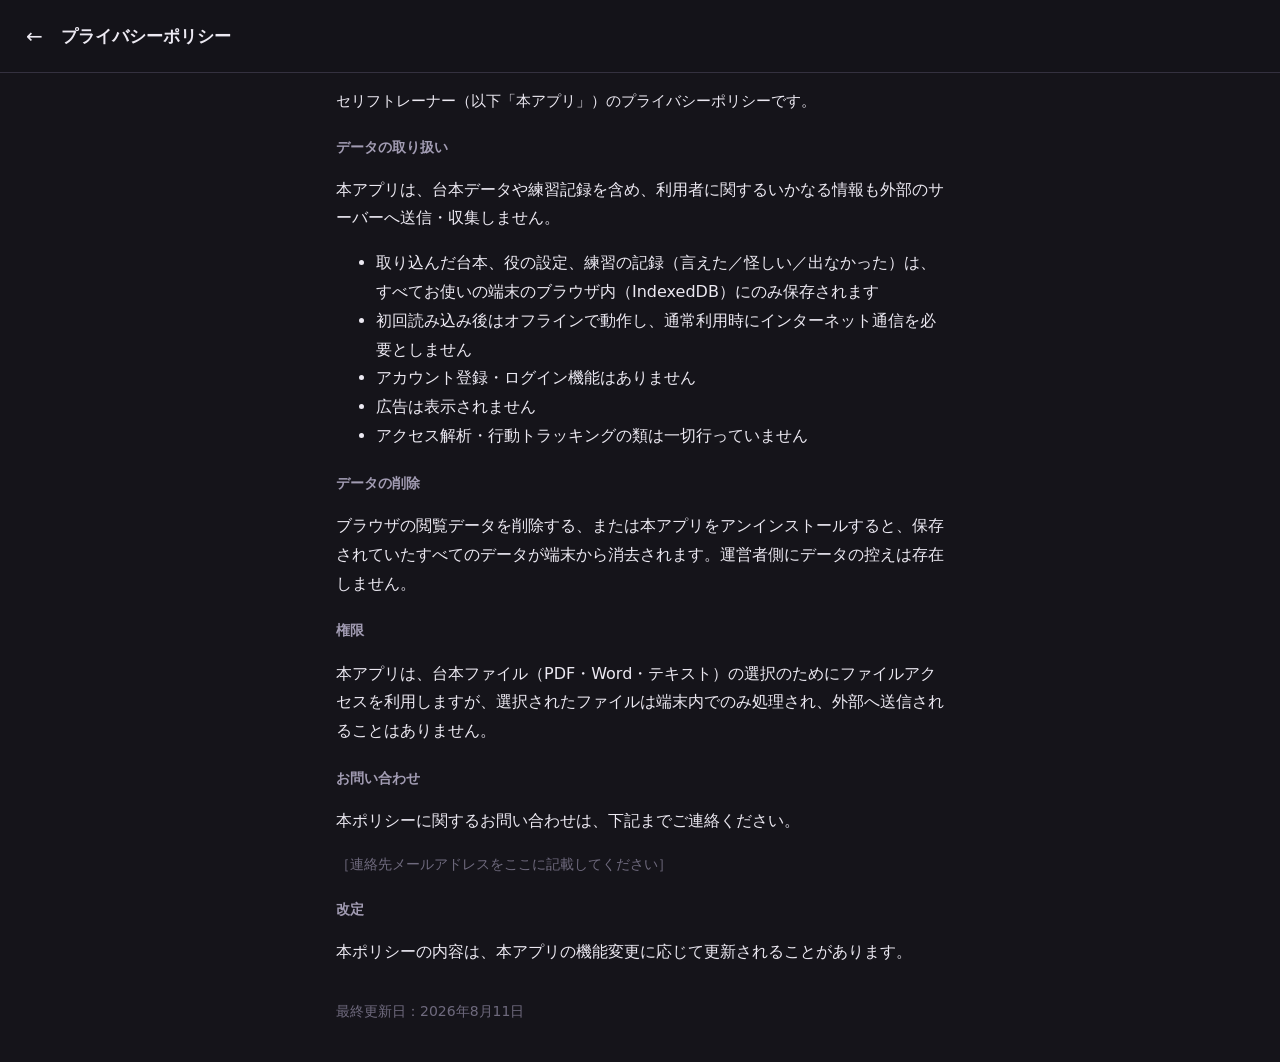
==== privacy.html @ 84bc97da "Add privacy policy page Needed for the Play Store store listing, which requires a reachable privacy " ====
<!doctype html>
<html lang="ja">
<head>
  <meta charset="UTF-8" />
  <meta name="viewport" content="width=device-width, initial-scale=1" />
  <meta name="theme-color" content="#15141a" />
  <title>プライバシーポリシー — セリフトレーナー</title>
  <link rel="icon" href="icons/icon-192.png" />
  <link rel="stylesheet" href="style.css" />
</head>
<body>
  <div class="topbar">
    <a class="back ghost" href="./" style="text-decoration:none;display:inline-flex;align-items:center;justify-content:center">←</a>
    <h1>プライバシーポリシー</h1>
  </div>
  <div class="page" style="max-width:640px">
    <p class="lead">セリフトレーナー（以下「本アプリ」）のプライバシーポリシーです。</p>

    <h3 class="section-title">データの取り扱い</h3>
    <p>本アプリは、台本データや練習記録を含め、利用者に関するいかなる情報も外部のサーバーへ送信・収集しません。</p>
    <ul>
      <li>取り込んだ台本、役の設定、練習の記録（言えた／怪しい／出なかった）は、すべてお使いの端末のブラウザ内（IndexedDB）にのみ保存されます</li>
      <li>初回読み込み後はオフラインで動作し、通常利用時にインターネット通信を必要としません</li>
      <li>アカウント登録・ログイン機能はありません</li>
      <li>広告は表示されません</li>
      <li>アクセス解析・行動トラッキングの類は一切行っていません</li>
    </ul>

    <h3 class="section-title">データの削除</h3>
    <p>ブラウザの閲覧データを削除する、または本アプリをアンインストールすると、保存されていたすべてのデータが端末から消去されます。運営者側にデータの控えは存在しません。</p>

    <h3 class="section-title">権限</h3>
    <p>本アプリは、台本ファイル（PDF・Word・テキスト）の選択のためにファイルアクセスを利用しますが、選択されたファイルは端末内でのみ処理され、外部へ送信されることはありません。</p>

    <h3 class="section-title">お問い合わせ</h3>
    <p>本ポリシーに関するお問い合わせは、下記までご連絡ください。</p>
    <p class="faint">［連絡先メールアドレスをここに記載してください］</p>

    <h3 class="section-title">改定</h3>
    <p>本ポリシーの内容は、本アプリの機能変更に応じて更新されることがあります。</p>

    <p class="faint" style="margin-top:32px">最終更新日：2026年8月11日</p>
  </div>
</body>
</html>
---- style.css ----
:root {
  color-scheme: dark;
  --bg: #15141a;
  --bg-elevated: #1e1c26;
  --bg-card: #232130;
  --border: #34313f;
  --text: #ece9f2;
  --text-dim: #a29cb3;
  --text-faint: #6f6a7e;
  --accent: #e0a45c;
  --accent-dim: #7a5a2e;
  --role-mine: #e0a45c;
  --got: #4caf7d;
  --shaky: #d9a441;
  --missed: #d9604a;
  --unseen: #4a4757;
  --danger: #d9604a;
  --radius: 14px;
  --safe-bottom: env(safe-area-inset-bottom, 0px);
}

* { box-sizing: border-box; }

html, body {
  margin: 0;
  height: 100%;
  background: var(--bg);
  color: var(--text);
  font-family: -apple-system, "Hiragino Sans", "Noto Sans JP", "Yu Gothic", system-ui, sans-serif;
  font-size: 17px;
  line-height: 1.8;
  -webkit-tap-highlight-color: transparent;
}

#app { min-height: 100%; display: flex; flex-direction: column; }

a { color: inherit; }

button {
  font: inherit;
  color: inherit;
  background: var(--bg-card);
  border: 1px solid var(--border);
  border-radius: 10px;
  padding: 10px 14px;
  min-height: 44px;
  cursor: pointer;
}
button:active { transform: translateY(1px); }
button.primary { background: var(--accent); color: #1a1610; border-color: var(--accent); font-weight: 600; }
button.danger { background: transparent; color: var(--danger); border-color: var(--danger); }
button.ghost { background: transparent; }
button:disabled { opacity: 0.4; cursor: default; }

input[type=text], input[type=number], input[type=date], textarea, select {
  font: inherit;
  background: var(--bg-elevated);
  color: var(--text);
  border: 1px solid var(--border);
  border-radius: 10px;
  padding: 10px 12px;
  width: 100%;
}
textarea { resize: vertical; min-height: 80px; }

.topbar {
  position: sticky; top: 0; z-index: 10;
  display: flex; align-items: center; gap: 8px;
  padding: 12px 16px; background: rgba(21,20,26,0.92); backdrop-filter: blur(8px);
  border-bottom: 1px solid var(--border);
}
.topbar h1 { font-size: 17px; margin: 0; flex: 1; font-weight: 600; }
.topbar .back { font-size: 20px; padding: 6px 10px; }

.page { flex: 1; padding: 16px; padding-bottom: calc(24px + var(--safe-bottom)); max-width: 720px; width: 100%; margin: 0 auto; }

.muted { color: var(--text-dim); }
.faint { color: var(--text-faint); font-size: 14px; }

.card {
  background: var(--bg-card);
  border: 1px solid var(--border);
  border-radius: var(--radius);
  padding: 16px;
  margin-bottom: 12px;
}
.card.tappable { cursor: pointer; }
.card.tappable:active { background: var(--bg-elevated); }
/* Scenes the reader appears in, wherever they are listed. */
.card.mine-scene { border-left: 3px solid var(--role-mine); background: #2b2418; }
option.mine-scene { font-weight: 700; color: var(--role-mine); }
.card-menu-btn { padding: 2px 10px; font-size: 18px; line-height: 1; min-height: 32px; flex: none; }
.card-menu-panel { display: flex; gap: 8px; margin: 8px 0; }

.script-card h3 { margin: 0 0 4px; font-size: 16px; }
.script-card .meta { display: flex; gap: 10px; flex-wrap: wrap; }

.fab-row {
  position: fixed; left: 0; right: 0; bottom: 0;
  padding: 12px 16px calc(12px + var(--safe-bottom));
  background: linear-gradient(to top, rgba(21,20,26,1) 60%, rgba(21,20,26,0));
  display: flex; gap: 10px;
}
.fab-row button { flex: 1; }

.empty-state { text-align: center; padding: 60px 20px; color: var(--text-dim); }

.stack { display: flex; flex-direction: column; gap: 10px; }
.row { display: flex; gap: 10px; align-items: center; }
.row.wrap { flex-wrap: wrap; }
.spread { display: flex; justify-content: space-between; align-items: center; }

.tabs { display: flex; gap: 6px; border-bottom: 1px solid var(--border); margin-bottom: 14px; overflow-x: auto; }
.tabs button { flex: none; background: transparent; border: none; border-radius: 0; border-bottom: 2px solid transparent; padding: 10px 6px; color: var(--text-dim); }
.tabs button.active { color: var(--accent); border-bottom-color: var(--accent); font-weight: 600; }
/* top is set from JS (js/views/scriptDetail.js) to the topbar's actual
   rendered height, which varies with title length — a fixed px value here
   would drift out of sync and collide with the topbar, same as the practice
   screen's page marker used to. */
.sticky-tabs { position: sticky; z-index: 9; background: var(--bg); padding-top: 4px; }

.badge {
  display: inline-flex; align-items: center; gap: 4px;
  font-size: 12px; padding: 2px 8px; border-radius: 999px;
  background: var(--bg-elevated); color: var(--text-dim);
  border: 1px solid var(--border);
}
.badge.role { color: #15141a; font-weight: 700; }

.progress-bar { display: flex; height: 8px; border-radius: 999px; overflow: hidden; background: var(--bg-elevated); }
.progress-bar span { display: block; }
.progress-bar .got { background: var(--got); }
.progress-bar .shaky { background: var(--shaky); }
.progress-bar .missed { background: var(--missed); }
.progress-bar .unseen { background: var(--unseen); }

.block-list { display: flex; flex-direction: column; }
.block {
  padding: 10px 12px; border-radius: 10px; margin-bottom: 6px;
  border-left: 3px solid transparent;
}
.block.heading { text-align: center; color: var(--accent); font-weight: 700; margin: 18px 0 10px; }
.block.cue { color: var(--text-faint); font-size: 14px; font-style: italic; }
.block.direction { color: var(--text-dim); font-size: 15px; padding-left: 20px; }
.block.line { background: var(--bg-elevated); }
.block.line.mine { border-left-color: var(--role-mine); background: #2b2418; }
.block.unknown { border-left-color: var(--danger); }
.block .role-name { font-size: 13px; color: var(--text-dim); margin-bottom: 2px; display: flex; gap: 6px; align-items: center; }
.block .role-name .dot { width: 8px; height: 8px; border-radius: 50%; display: inline-block; }
.block .inline-dir { color: var(--text-faint); font-size: 0.9em; }
.block .page-tag { font-size: 11px; color: var(--text-faint); }

.sticky-page-header {
  position: sticky; top: 49px; z-index: 5;
  text-align: center; font-size: 13px; color: var(--text-dim);
  padding: 4px; background: var(--bg);
}

/* Import wizard */
.step-header { margin-bottom: 16px; }
.step-dots { display: flex; gap: 6px; margin-bottom: 8px; }
.step-dot { flex: 1; height: 4px; border-radius: 999px; background: var(--border); }
.step-dot.done { background: var(--accent-dim); }
.step-dot.current { background: var(--accent); }
.step-title { font-size: 14px; color: var(--text-dim); font-weight: 600; }

.lead { margin: 0 0 8px; color: var(--text); font-size: 15px; line-height: 1.7; }

button.small { min-height: 32px; padding: 4px 10px; font-size: 13px; flex: none; }

/* A own-line hidden inside the continuous read-through of a passage. */
.masked {
  color: var(--accent-dim);
  letter-spacing: 0.08em;
  cursor: pointer;
  user-select: none;
}
.masked:active { color: var(--accent); }

/* The line or scene heading the script view was opened at (from practice, or
   the scene-jump picker). scroll-margin-top keeps scrollIntoView from tucking
   the target behind the sticky topbar. */
.block.line.focus,
.heading-row.focus {
  outline: 2px solid var(--accent);
  outline-offset: 2px;
  border-radius: 10px;
}
.block.line, .heading-row { scroll-margin-top: 64px; }
.field-label { font-size: 13px; color: var(--text-dim); margin-bottom: 4px; }
.section-title { font-size: 14px; color: var(--text-dim); margin: 20px 0 8px; }
.section-title.warn-title { color: var(--shaky); }

.note {
  border: 1px solid var(--border); border-left: 3px solid var(--text-faint);
  background: var(--bg-card); border-radius: 10px; padding: 12px 14px;
  font-size: 14px; line-height: 1.7; color: var(--text-dim);
}
.note strong { color: var(--text); display: block; margin-bottom: 2px; }
.note.ok { border-left-color: var(--got); }
.note.warn { border-left-color: var(--shaky); }

.role-candidate {
  display: flex; align-items: center; gap: 10px; padding: 10px 12px; flex-wrap: wrap;
  background: var(--bg-card); border: 1px solid var(--border); border-radius: 10px; margin-bottom: 8px;
}
.role-candidate input[type=checkbox], .role-candidate input[type=radio] { width: 22px; height: 22px; flex: none; }
.role-candidate .name { flex: 1 1 90px; min-width: 70px; }
.role-candidate input[type=text] { flex: 1 1 140px; width: auto; min-width: 100px; }
.role-candidate select { width: auto; flex: 1 1 140px; }
.role-row {
  background: var(--bg-card); border: 1px solid var(--border);
  border-radius: 10px; padding: 12px; margin-bottom: 8px;
}
.role-row-main { display: flex; align-items: center; gap: 10px; }
.role-row-main .role-dot { width: 12px; height: 12px; border-radius: 50%; flex: none; }
.role-row-main input[type=text] { flex: 1; min-width: 0; }
.role-row-main .remove { flex: none; padding: 8px 12px; font-size: 14px; }
.role-row-sub { margin-top: 8px; padding-left: 22px; }
.mine-check {
  display: inline-flex; align-items: center; gap: 8px;
  font-size: 14px; color: var(--text-dim); cursor: pointer;
}
.mine-check input[type=checkbox] { width: 22px; height: 22px; flex: none; }

.dropzone {
  border: 2px dashed var(--border); border-radius: var(--radius); padding: 26px 16px;
  text-align: center; color: var(--text-dim);
}
.visually-hidden {
  position: absolute; width: 1px; height: 1px; padding: 0; margin: -1px;
  overflow: hidden; clip: rect(0 0 0 0); white-space: nowrap; border: 0;
}
button.file-pick {
  background: var(--accent); color: #1a1610; border-color: var(--accent);
  font-weight: 600; padding: 12px 24px; font-size: 16px;
}
.file-name { margin-top: 10px; font-size: 14px; color: var(--text-faint); min-height: 1.4em; }
.file-name.has-file { color: var(--accent); font-weight: 600; word-break: break-all; }
.file-tabs { display: flex; gap: 8px; margin-bottom: 12px; }
.file-tabs button { flex: 1; }

/* Mask practice */
.practice-shell { display: flex; flex-direction: column; min-height: 100vh; }
.practice-context { flex: 1; overflow-y: auto; padding: 16px; padding-bottom: 240px; }
/* The current page is already shown in the fixed target area below
   (p.1・1/3), so the floating page marker from scriptView.js would only
   ever have a couple of short lines above it here — too little room for
   position:sticky's offset, which is why it visually collides with the
   first heading instead of scrolling normally past it. */
.practice-context .sticky-page-header { position: static; }
.practice-target {
  position: sticky; bottom: 0;
  background: var(--bg-elevated); border-top: 1px solid var(--border);
  padding: 16px; border-radius: 16px 16px 0 0;
}
.mask-text {
  font-size: 20px; line-height: 1.9; min-height: 3em;
  letter-spacing: 0.02em;
  overflow-wrap: anywhere;
}
.hint-row { display: flex; gap: 8px; margin: 10px 0; }
.hint-row button { flex: 1; }
.judge-row { display: flex; gap: 8px; }
.judge-row button { flex: 1; padding: 16px 8px; font-size: 15px; font-weight: 600; }
.judge-row .got { background: var(--got); border-color: var(--got); color: #0f1a13; }
.judge-row .shaky { background: var(--shaky); border-color: var(--shaky); color: #1a1508; }
.judge-row .missed { background: var(--missed); border-color: var(--missed); color: #1a0d08; }

.voice-stage {
  flex: 1; display: flex; flex-direction: column; align-items: center; justify-content: center;
  text-align: center; padding: 24px; gap: 18px; min-height: 60vh;
}
.voice-stage .speaker { font-size: 15px; color: var(--text-dim); }
.voice-stage .content { font-size: 22px; line-height: 1.9; max-width: 560px; }
.voice-stage .status-dot { width: 14px; height: 14px; border-radius: 50%; background: var(--accent); animation: pulse 1.2s infinite; }
@keyframes pulse { 0%,100% { opacity: 0.4; } 50% { opacity: 1; } }

/* Scene notes */
.note-item { display: flex; gap: 8px; align-items: flex-start; margin-bottom: 8px; }
.note-item input[type=text] { flex: 1; }
.note-item button { flex: none; padding: 8px 10px; }
.prop-item { display: flex; gap: 8px; align-items: center; margin-bottom: 8px; }
.prop-item input[type=checkbox] { width: 22px; height: 22px; flex: none; }
.prop-item input[type=text] { flex: 1; }
.prop-item.checked input[type=text] { text-decoration: line-through; color: var(--text-faint); }

.toast {
  position: fixed; bottom: calc(20px + var(--safe-bottom)); left: 50%; transform: translateX(-50%);
  background: var(--bg-card); border: 1px solid var(--border); padding: 10px 18px; border-radius: 999px;
  font-size: 14px; z-index: 50;
}

@media (min-width: 700px) {
  body { font-size: 16px; }
}
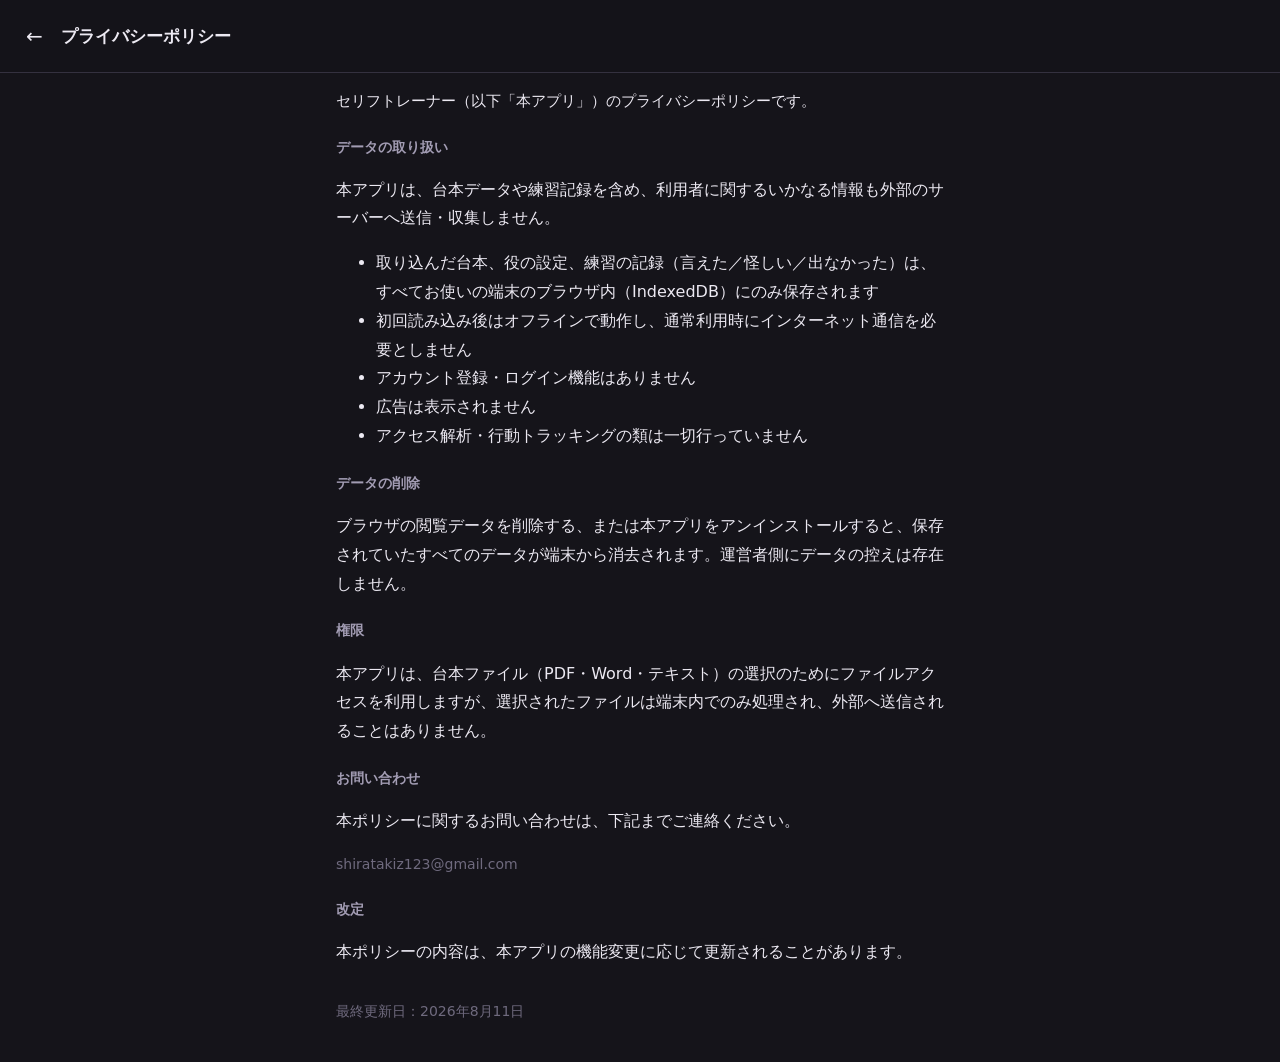
==== commit 466f3636: "Add contact email to privacy policy" ====
--- a/privacy.html
+++ b/privacy.html
@@ -34,7 +34,7 @@
 
     <h3 class="section-title">お問い合わせ</h3>
     <p>本ポリシーに関するお問い合わせは、下記までご連絡ください。</p>
-    <p class="faint">［連絡先メールアドレスをここに記載してください］</p>
+    <p class="faint">shiratakiz123@gmail.com</p>
 
     <h3 class="section-title">改定</h3>
     <p>本ポリシーの内容は、本アプリの機能変更に応じて更新されることがあります。</p>
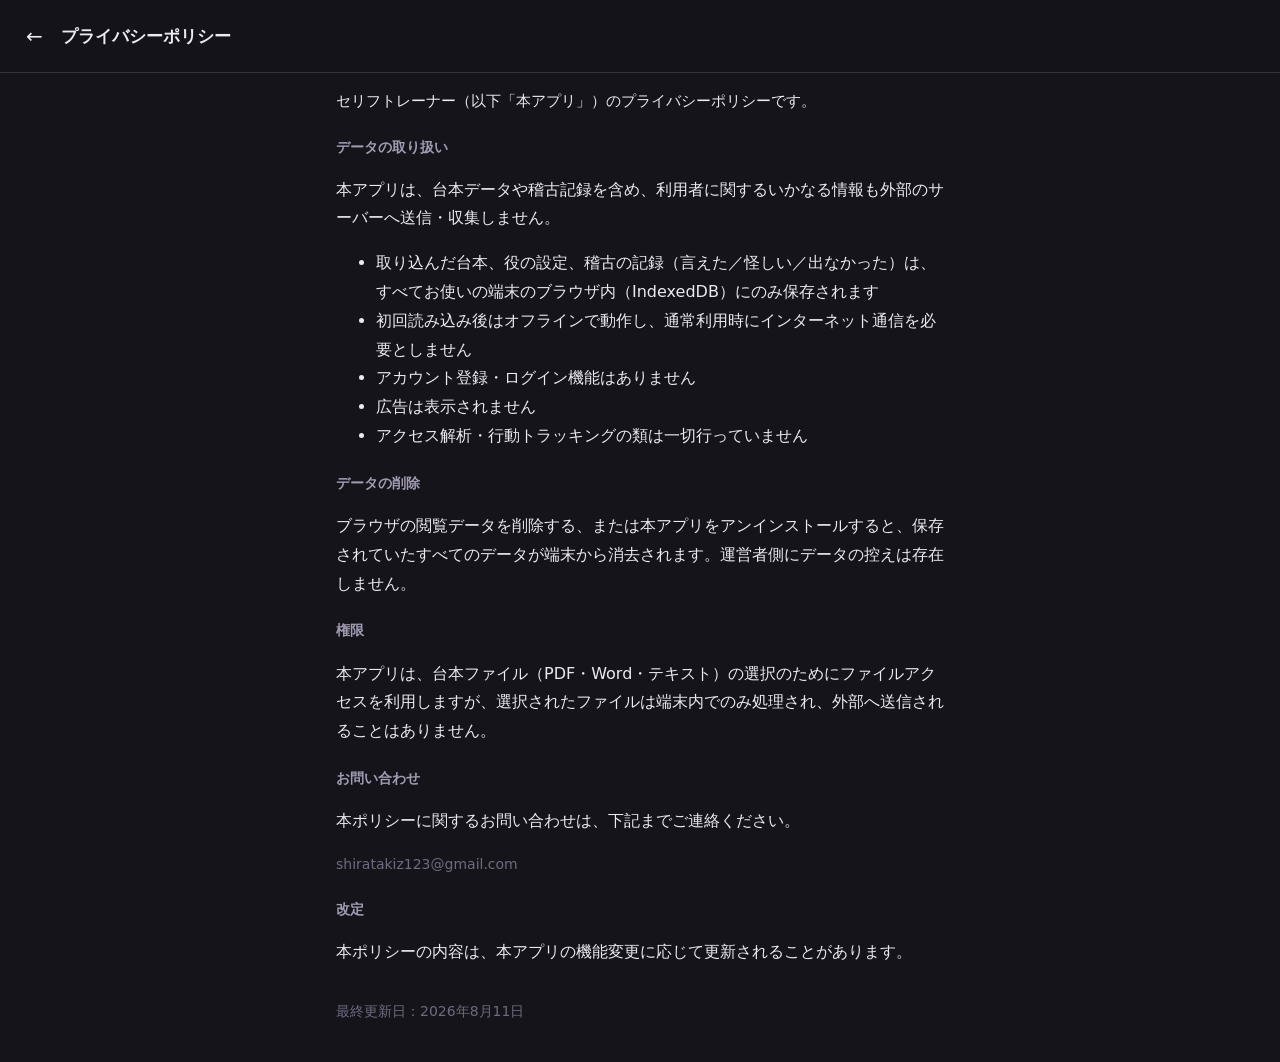
==== commit 97ea62f1: "Rename 練習 to 稽古 throughout the UI, and add role deletion, single-appearance role review, and script-" ====
--- a/privacy.html
+++ b/privacy.html
@@ -17,9 +17,9 @@
     <p class="lead">セリフトレーナー（以下「本アプリ」）のプライバシーポリシーです。</p>
 
     <h3 class="section-title">データの取り扱い</h3>
-    <p>本アプリは、台本データや練習記録を含め、利用者に関するいかなる情報も外部のサーバーへ送信・収集しません。</p>
+    <p>本アプリは、台本データや稽古記録を含め、利用者に関するいかなる情報も外部のサーバーへ送信・収集しません。</p>
     <ul>
-      <li>取り込んだ台本、役の設定、練習の記録（言えた／怪しい／出なかった）は、すべてお使いの端末のブラウザ内（IndexedDB）にのみ保存されます</li>
+      <li>取り込んだ台本、役の設定、稽古の記録（言えた／怪しい／出なかった）は、すべてお使いの端末のブラウザ内（IndexedDB）にのみ保存されます</li>
       <li>初回読み込み後はオフラインで動作し、通常利用時にインターネット通信を必要としません</li>
       <li>アカウント登録・ログイン機能はありません</li>
       <li>広告は表示されません</li>
--- a/style.css
+++ b/style.css
@@ -126,6 +126,8 @@
   border: 1px solid var(--border);
 }
 .badge.role { color: #15141a; font-weight: 700; }
+button.role-filter-btn { min-height: 32px; }
+button.role-filter-btn.active { background: var(--accent); color: #1a1610; border-color: var(--accent); font-weight: 700; }
 
 .progress-bar { display: flex; height: 8px; border-radius: 999px; overflow: hidden; background: var(--bg-elevated); }
 .progress-bar span { display: block; }
@@ -208,6 +210,12 @@
 .role-candidate .name { flex: 1 1 90px; min-width: 70px; }
 .role-candidate input[type=text] { flex: 1 1 140px; width: auto; min-width: 100px; }
 .role-candidate select { width: auto; flex: 1 1 140px; }
+.role-occurrences {
+  margin: -4px 0 8px; padding: 6px 12px; font-size: 13px; color: var(--text-faint);
+  background: var(--bg-card); border: 1px solid var(--border); border-top: none; border-radius: 0 0 10px 10px;
+}
+.role-occurrences summary { cursor: pointer; }
+.role-occurrence-row { padding: 3px 0; }
 .role-row {
   background: var(--bg-card); border: 1px solid var(--border);
   border-radius: 10px; padding: 12px; margin-bottom: 8px;
